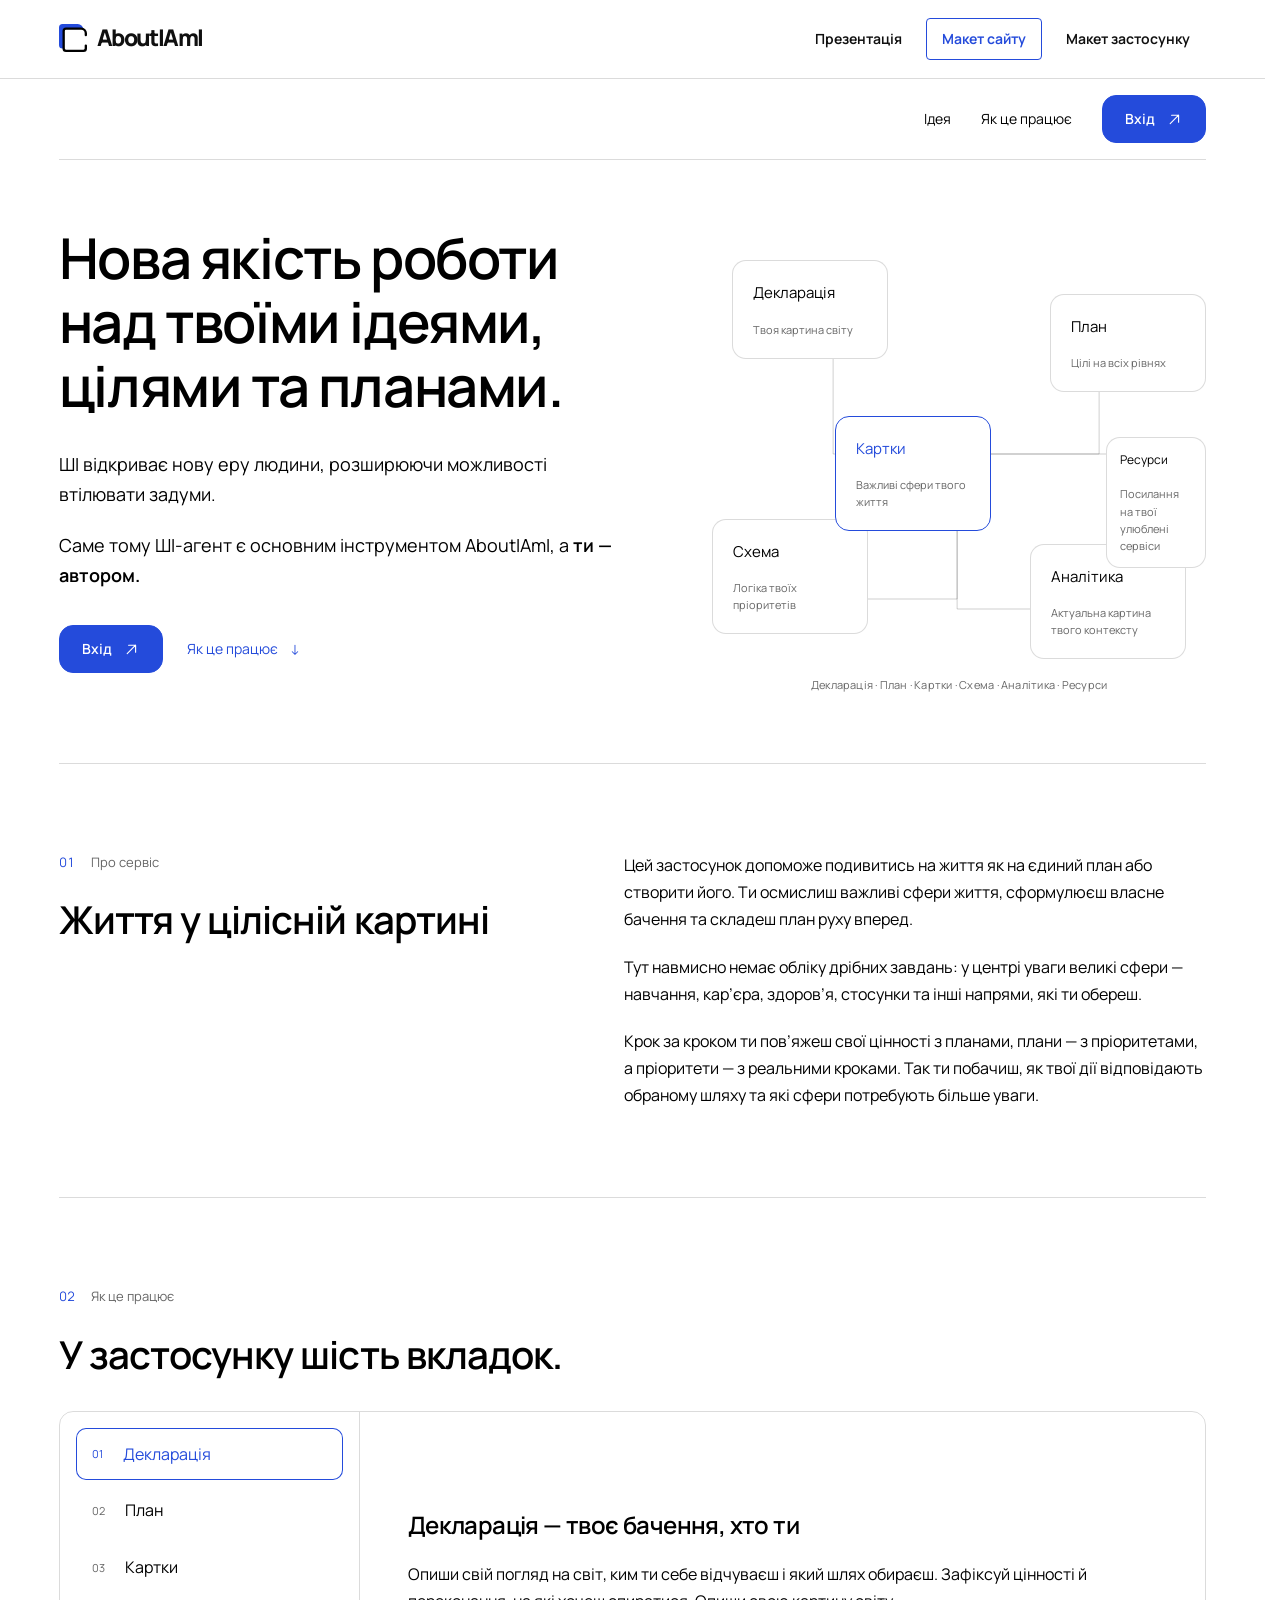
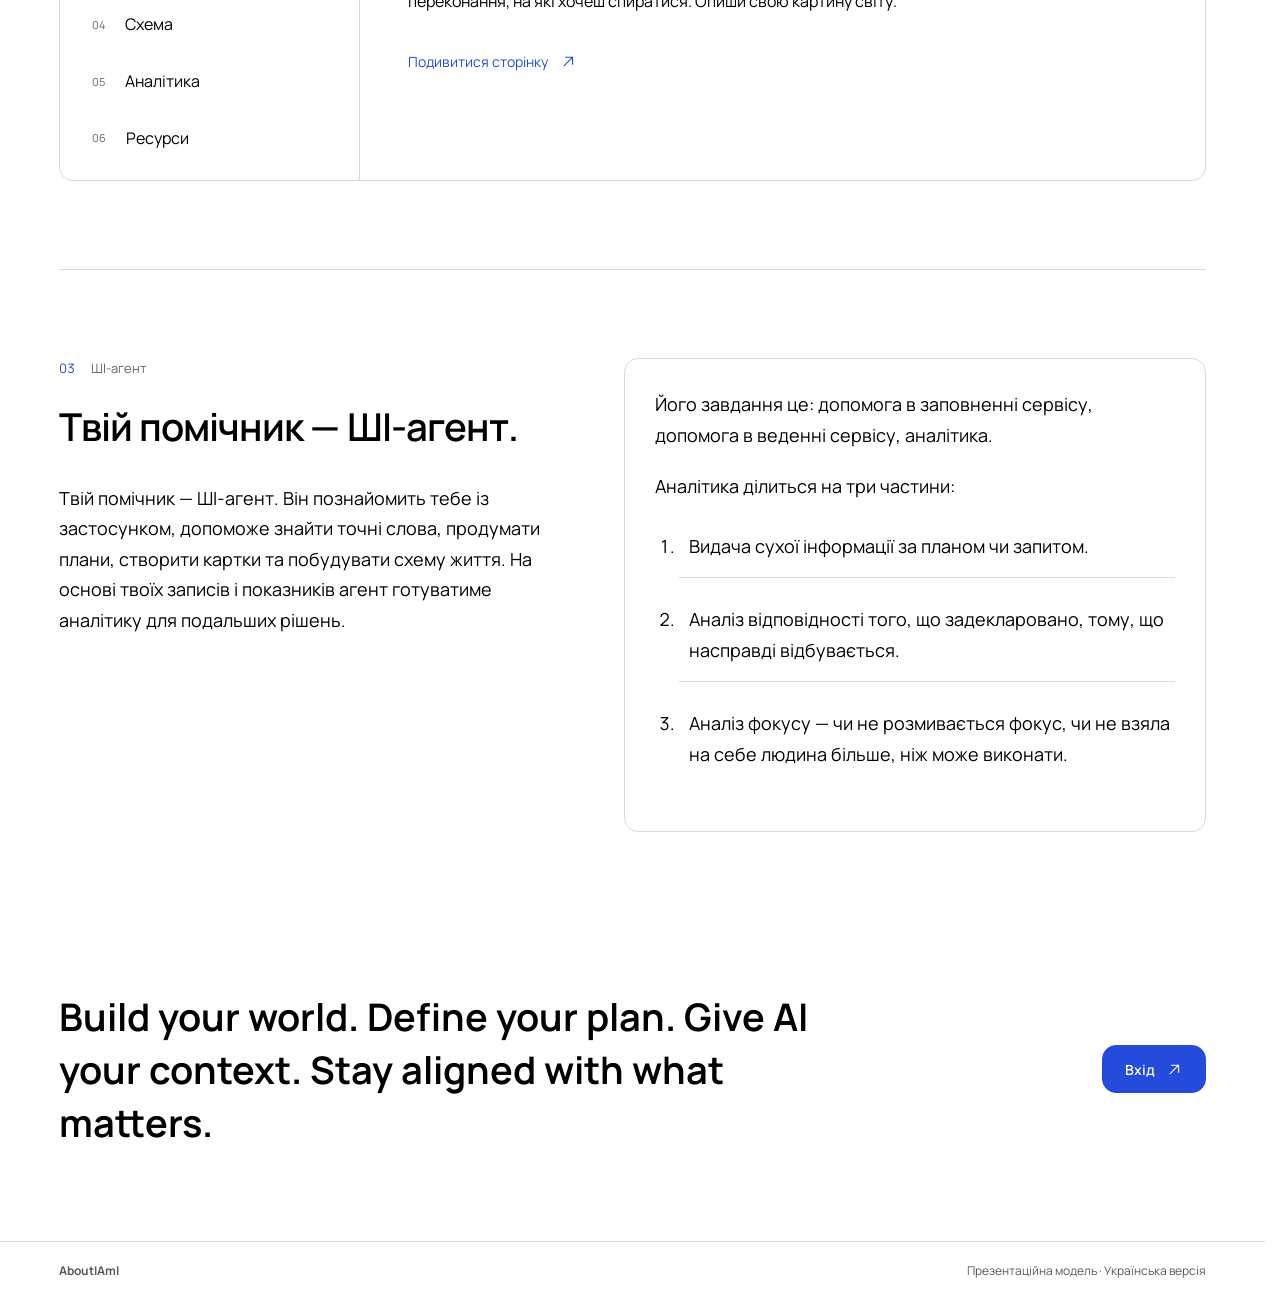
==== mvp/index.html @ 41befa6c "Add MVP presentation under /mvp/ Co-Authored-By: Claude Fable 5.2 <noreply@anthropic.com> Claude-Ses" ====
<!doctype html>
<html lang="uk"><head><meta charset="utf-8"><meta name="viewport" content="width=device-width, initial-scale=1"><meta name="theme-color" content="#ffffff"><meta name="color-scheme" content="light"><title>AboutIAmI · Презентація та макет</title><meta name="description" content="Простір авторства людини. Досліди шлях від власного задуму до плану, дій і висновків."><link rel="icon" href="data:image/svg+xml,%3Csvg xmlns='http://www.w3.org/2000/svg' viewBox='0 0 24 24'%3E%3Crect width='20' height='20' rx='3' fill='%23244bdb'/%3E%3Cpath d='M23 10V8q0-4-4-4H6Q4 4 4 6v15q0 2 2 2h15q2 0 2-2v-3' stroke='black' fill='white' stroke-width='2'/%3E%3C/svg%3E"><link rel="stylesheet" href="style.css"></head>
<body><a class="skip" href="#content">До вмісту</a><div id="root"></div><div id="modal"></div><div id="notice" role="status" aria-live="polite"></div><noscript>Увімкни JavaScript, щоб гортати презентацію та працювати з макетом.</noscript><script src="app.js"></script></body></html>
---- mvp/style.css ----
@font-face {
  font-family: "Manrope"; font-style: normal; font-weight: 200 800; font-display: swap;
  src: url("[data-uri]") format("woff2");
  unicode-range: U+0301, U+0400-045F, U+0490-0491, U+04B0-04B1, U+2116;
}
@font-face {
  font-family: "Manrope"; font-style: normal; font-weight: 200 800; font-display: swap;
  src: url("[data-uri]") format("woff2");
  unicode-range: U+0000-00FF, U+0131, U+0152-0153, U+02BB-02BC, U+02C6, U+02DA, U+02DC, U+0304, U+0308, U+0329, U+2000-206F, U+20AC, U+2122, U+2191, U+2193, U+2212, U+2215, U+FEFF, U+FFFD;
}

*{box-sizing:border-box}html{scrollbar-gutter:stable;scroll-behavior:smooth}body{margin:0;color:#101010;background:white;font:400 16px/1.55 Manrope,system-ui,sans-serif;-webkit-text-size-adjust:100%;--blue:#244bdb;--muted:#595959;--rule:#dbdbdb;--pale:#edf1ff}button,input,textarea,select{font:inherit;color:inherit}button,a,select,summary{touch-action:manipulation}button,select,summary{cursor:pointer}a{color:inherit;text-decoration:none}button{background:white}button:focus-visible,a:focus-visible,summary:focus-visible,input:focus-visible,select:focus-visible,textarea:focus-visible{outline:3px solid var(--blue);outline-offset:3px}svg{display:block;flex-shrink:0}.ico{width:1.2em;height:1.2em;display:inline-block;vertical-align:middle;fill:none;stroke:currentColor;stroke-width:1.6;stroke-linecap:round;stroke-linejoin:round}.brand{display:inline-flex;gap:10px;align-items:center;font-size:23px;font-weight:800;letter-spacing:-.07em;white-space:nowrap}.brand svg{width:28px;height:28px}.bound{width:min(1280px,100%);margin:auto;padding-inline:clamp(18px,4.6vw,72px)}.sitehead{display:flex;align-items:center;justify-content:space-between;min-height:78px;gap:15px}.topline{border-bottom:1px solid var(--rule)}.nav{display:flex;align-items:center;gap:8px}.nav a,.quiet,.smallbtn{font-size:14px;font-weight:650;padding:9px 15px;border:1px solid transparent;border-radius:4px;display:inline-flex;gap:8px;align-items:center;justify-content:center;min-height:42px}.nav a[aria-current=page]{border-color:var(--blue);color:var(--blue)}.nav a:hover,.quiet:hover,.smallbtn:hover{color:var(--blue);text-decoration:underline}.nav a:last-child .ico{width:14px}.kicker,.micro{font-size:12px;font-weight:700;letter-spacing:.08em;text-transform:uppercase;color:var(--muted)}.kicker{display:flex;gap:10px;align-items:center;color:var(--blue)}.kicker:before{content:"";width:26px;height:2px;background:currentColor}.hero{display:grid;grid-template-columns:1fr 1fr;gap:clamp(26px,4.3vw,68px);align-items:center;padding-block:clamp(45px,5vw,79px) 48px}.hero h1,.deckintro h1{font-size:clamp(43px,4.9vw,72px);line-height:1.07;letter-spacing:-.066em;font-weight:650;margin:22px 0}.hero h1 em{font-weight:inherit;color:var(--blue);font-style:normal}.hero p,.lede{max-width:55ch;color:#484848;font-size:clamp(16px,1.3vw,19px);line-height:1.57}.hero p{margin:10px 0}.actions{display:flex;flex-wrap:wrap;gap:10px;align-items:center;margin-top:26px}.button{display:inline-flex;align-items:center;justify-content:center;gap:11px;border:1px solid #8c8c8c;min-height:45px;padding:10px 18px;border-radius:4px;font-size:14px;font-weight:650;background:white;line-height:1.4}.button.primary{border:2px solid var(--blue);padding:9px 17px;font-weight:700}.button:hover,.smallbtn:hover{border-color:var(--blue);color:var(--blue)}.button:disabled{opacity:.45;cursor:default}.smallbtn{border-color:var(--rule);padding:7px 12px}.textlink{color:var(--blue);font-weight:650;text-decoration:underline;text-underline-offset:4px}.muted{color:var(--muted)}.mapfigure{margin:0;min-width:0;border:1px solid var(--rule);border-radius:4px;overflow:hidden}.figurehead,.figurefoot{display:flex;align-items:center;justify-content:space-between;padding:13px 18px;gap:10px}.figurehead{border-bottom:1px solid var(--rule)}.figurehead span:last-child,.figurefoot{color:var(--muted);font-size:12px}.figurehead .micro{color:var(--blue);font-size:10px}.mapcanvas{width:100%;height:auto;aspect-ratio:530 / 336;touch-action:manipulation}.mapcanvas text{font-family:Manrope,system-ui,sans-serif}.mapcanvas .node:hover rect{stroke:var(--blue);stroke-width:2}.figurefoot{border-top:1px solid var(--rule)}.figurefoot span{display:inline-flex;align-items:center;gap:6px}.figurefoot b{width:7px;height:7px;background:var(--blue);border-radius:50%}.foot{border-top:1px solid var(--rule);padding-block:20px;margin-top:42px;color:var(--muted);font-size:12px}.foot .bound,.sectionhead,.spread,.bar,.dock,.app-title{display:flex;align-items:center;justify-content:space-between;gap:15px}.sectionhead{border-top:1px solid var(--rule);padding-top:27px;align-items:baseline}.sectionhead h2,.sectiontitle{font-size:clamp(25px,2.7vw,39px);letter-spacing:-.055em;line-height:1.2;margin:6px 0 17px;font-weight:650}.routes{display:grid;grid-template-columns:1fr 1fr;gap:24px}.routecard{padding:20px 0 16px;border-top:1px solid var(--rule);display:grid;grid-template-columns:auto 1fr auto;gap:16px;align-items:start}.routecard>i,.iconbox{display:grid;place-items:center;width:47px;height:47px;border:1px solid var(--rule);border-radius:4px;color:var(--blue)}.routecard strong{font-size:22px;line-height:1.2;letter-spacing:-.045em}.routecard p{margin:5px 0;color:var(--muted);font-size:14px}.routecard:hover strong{color:var(--blue)}.routecard>.ico{margin-top:3px}.about{border-top:1px solid var(--rule);margin-top:22px;padding-top:29px;display:grid;grid-template-columns:1fr 2fr;gap:36px}.about p{margin:0;max-width:62ch}.skip{position:absolute;left:-1000px;top:4px}.skip:focus{left:6px;z-index:4;background:white;padding:10px}.deckintro{padding-top:30px}.bar{font-size:13px;color:var(--muted)}.count{font-variant-numeric:tabular-nums;color:var(--blue);font-weight:700}.segments{display:flex;gap:4px;margin:15px 0 0}.segments a{height:21px;position:relative;flex:1}.segments a:after{content:"";position:absolute;left:0;right:0;top:9px;height:3px;background:var(--rule)}.segments a.visited:after{background:var(--blue)}.deckbody{display:grid;grid-template-columns:1fr 1fr;gap:clamp(26px,5vw,80px);align-items:center;min-height:405px;padding-block:35px}.deckbody h1{font-size:clamp(36px,4vw,61px);line-height:1.1;margin:18px 0}.deckbody p{max-width:55ch;margin:12px 0}.visual{border:1px solid var(--rule);border-radius:4px 24px 4px 4px;min-width:0;padding:clamp(18px,3vw,35px)}.visual .smalltitle{margin:12px 0 18px;font-size:clamp(23px,2vw,34px);letter-spacing:-.05em;line-height:1.2}.visual .micro{color:var(--blue)}.visual .sample{font-size:12px;color:var(--muted);margin-top:18px}.sampleline,.logline{display:flex;gap:12px;border-top:1px solid var(--rule);padding:10px 0;align-items:baseline}.sampleline b{color:var(--blue);font-variant-numeric:tabular-nums}.sampleline span{font-size:15px}.dock{border-top:1px solid var(--rule);padding-top:18px}.dock .actions{margin:0}.toc{display:grid;gap:5px}.toc a{padding:8px 10px;border-radius:3px}.toc a:hover,.toc a.active{color:var(--blue);background:var(--pale)}.worktop{padding-block:13px;flex-wrap:wrap;font-size:13px}.worktop .quiet{padding:3px 6px;min-height:34px}.worktop .micro{font-size:10px;color:var(--blue)}.work{display:grid;grid-template-columns:minmax(205px,245px) minmax(0,1fr);border:1px solid var(--rule);min-height:490px;border-radius:4px}.agent{border-right:1px solid var(--rule);padding:22px 16px;min-width:0}.agent summary{font-size:14px;font-weight:700;list-style:none}.agent summary::-webkit-details-marker{display:none}.agent summary .ico{color:var(--blue);margin-right:5px}.agent p,.agent .answer,.agent .hint{font-size:14px}.hint{font-size:13px;color:var(--muted)}.agent .smallbtn{width:100%;margin:3px 0;justify-content:flex-start;text-align:left;font-size:13px}.answer{border-left:2px solid var(--blue);padding:8px 12px;margin-block:13px;overflow-wrap:anywhere}.mainpane{display:flex;flex-direction:column;min-width:0}.app-title{border-bottom:1px solid var(--rule);padding:13px 22px;font-size:14px}.app-title .brand{font-size:17px}.app-title .brand svg{width:21px;height:21px}.workspace{padding:22px clamp(16px,3vw,42px);flex:1}.workspace h1,.stage h1{font-size:clamp(26px,3vw,39px);letter-spacing:-.055em;line-height:1.18;margin:4px 0 8px}.workspace h2{font-size:19px;margin:10px 0 6px}.workspace p{margin:5px 0 15px}.app-tabs{display:grid;grid-template-columns:repeat(6,1fr);border-top:1px solid var(--rule);gap:3px;padding:7px}.app-tabs a{font-size:13px;font-weight:650;text-align:center;border:1px solid transparent;min-height:40px;padding:8px 2px;border-radius:4px;align-content:center}.app-tabs a[aria-current=page]{color:var(--blue);border:2px solid var(--blue);padding:7px 1px}.app-tabs a:hover{color:var(--blue)}.record{border-left:2px solid var(--line,#8c8c8c);padding:7px 0 7px 15px;margin:16px 0;overflow-wrap:anywhere}.record p{margin:5px 0}.record .quiet{padding:4px 0;margin-right:12px;min-height:32px;color:var(--blue);font-size:13px}.horizon{padding:10px 0;border-bottom:1px solid var(--rule)}.horizon>.spread>strong{font-size:15px}.checkrow{display:flex;align-items:center;gap:9px;margin:6px 0;overflow-wrap:anywhere}.checkrow input{width:19px;height:19px;accent-color:var(--blue)}.checkrow input:checked+span{text-decoration:line-through;color:var(--muted)}.lifecard{position:relative;max-width:430px;min-height:218px;margin:19px auto;padding:24px;border:1px solid #8c8c8c;border-radius:4px 24px 4px 4px}.lifecard:before{content:"";position:absolute;top:-6px;left:8px;right:9px;height:5px;border:1px solid var(--rule);border-bottom:0;border-radius:4px 8px 0 0}.lifecard h2{font-size:28px;letter-spacing:-.05em}.lifecard p{font-size:15px}.cardnav{display:flex;justify-content:center;gap:10px;align-items:center}.meter{height:7px;background:#e1e1e1;border-radius:3px;overflow:hidden;margin:10px 0}.meter i{height:100%;display:block;background:#006b50}.stat{font-size:39px;letter-spacing:-.06em;line-height:1.2}.pill{padding:3px 7px;border:1px solid var(--rule);border-radius:4px;display:inline-flex;font-size:12px}.schemapad{position:relative;padding:10px 0}.schemapad svg{width:100%;height:auto;max-height:240px}.question{padding:10px 0;border-bottom:1px solid var(--rule)}.question summary{font-weight:650}.question p{font-size:14px;margin:8px 0}.field{display:grid;gap:5px;margin:12px 0;font-size:14px;font-weight:650}.field input,.field textarea,.field select,.atlas select{width:100%;border:1px solid #8c8c8c;border-radius:4px;padding:9px;background:white;font-size:16px}.field textarea{min-height:85px;resize:vertical}.overlay{position:fixed;inset:0;background:rgb(0 0 0/.24);display:grid;place-items:center;padding:14px;z-index:30}.dialog{width:min(520px,100%);max-height:88vh;max-height:88dvh;overflow:auto;background:white;border:1px solid #8c8c8c;border-radius:4px 24px 4px 4px;padding:24px}.dialog h2{margin:4px 0 12px;font-size:25px;letter-spacing:-.04em}.dialog .close{border:0;background:white;min-width:42px;min-height:42px}.dialog .actions{margin-top:16px}#notice:not(:empty){position:fixed;bottom:17px;left:50%;transform:translateX(-50%);max-width:92vw;width:max-content;border:1px solid #006b50;border-radius:4px;padding:10px 16px;background:white;color:#005640;font-size:14px;z-index:35}.atlas{padding-top:20px}.atlas .fields{display:grid;grid-template-columns:1fr 1fr;gap:10px}.atlas iframe{border:1px solid var(--rule);width:100%;height:70vh;height:70dvh;min-height:450px;background:white}.stage{max-width:640px;margin:40px auto;padding:26px;border:1px solid var(--rule);border-radius:4px 24px 4px 4px}.stage p{color:var(--muted)}.stage .brand{margin-bottom:24px}.gallerylink{display:inline-flex;align-items:center;gap:7px}.smallnum{color:var(--blue);font-size:13px;font-weight:700}.note-row{padding:18px 0;color:var(--muted);font-size:13px}.questionlink{display:block;font-weight:650}.app-title button{white-space:nowrap}.resource{border-top:1px solid var(--rule);padding:10px 0;display:flex;align-items:center;justify-content:space-between;gap:12px}.resource a{color:var(--blue);overflow-wrap:anywhere}.textbtn{display:inline;border:0;padding:2px;color:var(--blue);text-decoration:underline;text-underline-offset:3px}.vis-note{color:var(--muted);font-size:12px}.stepchips{display:flex;flex-wrap:wrap;gap:6px}.stepchips a{border:1px solid var(--rule);padding:5px 9px;border-radius:3px;font-size:13px}.stepchips a:hover{border-color:var(--blue)}.visually-hidden{position:absolute;width:1px;height:1px;clip-path:inset(50%);overflow:hidden}
@media(max-width:900px){.work{grid-template-columns:190px minmax(0,1fr)}.hero{gap:25px}.app-tabs a{font-size:12px}.bound{padding-inline:26px}}
@media(max-width:767px),(max-height:499px){.bound{padding-inline:18px}.sitehead{min-height:62px;gap:8px}.sitehead .brand{font-size:20px;gap:6px}.sitehead .brand svg{width:22px;height:22px}.nav{gap:0}.nav a{min-height:42px;font-size:12px;padding:6px 8px}.nav a .ico{display:none}.hero,.deckbody,.about{grid-template-columns:1fr}.hero{padding-block:30px 27px;gap:24px}.hero h1{font-size:clamp(37px,7.5vw,56px);margin:13px 0;max-width:18ch}.hero p{font-size:16px}.hero .actions{margin-top:17px}.mapfigure{max-width:570px;width:100%;justify-self:center}.routes{gap:7px;grid-template-columns:1fr}.sectionhead{padding-top:19px}.routecard{padding:13px 0}.about{gap:5px}.deckbody{min-height:0;padding:16px 0;gap:10px}.deckbody h1{margin:9px 0;font-size:35px}.deckbody .lede{font-size:16px}.deckintro{padding-top:16px}.visual{padding:15px}.visual .smalltitle{margin:5px 0 10px;font-size:23px}.sampleline{padding:6px 0}.dock{flex-wrap:wrap;gap:10px}.work{display:flex;flex-direction:column}.agent{order:2;border-right:0;border-top:1px solid var(--rule);padding:12px}.app-tabs{grid-template-columns:repeat(3,1fr)}.workspace{padding:14px;min-height:320px}.app-title{padding:9px 12px}.worktop{padding-block:8px;gap:4px}.worktop .quiet{font-size:12px}.atlas .fields{grid-template-columns:1fr}.atlas iframe{min-height:485px}.foot{margin-top:23px}.foot .bound{align-items:start;flex-wrap:wrap}.figurehead,.figurefoot{padding:8px 12px}.stage{margin:20px auto}.kicker{font-size:10px}.note-row{padding-block:10px}.actions{gap:6px}.button{padding:10px 13px}.button.primary{padding:9px 12px}}
@media(max-width:374px){.sitehead{flex-wrap:wrap;padding-block:4px;gap:0}.sitehead .brand{font-size:17px}.nav a{font-size:11px;padding:6px}.bound{padding-inline:12px}.figurefoot{font-size:10px}.dock .button{font-size:13px}.routecard{gap:9px}.stat{font-size:29px}}
@media(prefers-reduced-motion:reduce){html{scroll-behavior:auto}}
.featureslist{border-top:1px solid var(--rule);padding-top:12px;margin-top:20px;font-size:14px}.featureslist summary{font-weight:650;color:var(--blue);min-height:33px}.featureslist summary span{font-size:11px;margin-left:4px}.featureslist .stepchips{margin:5px 0 10px}.slide-meter{margin:18px 0}.slide-meter>div:first-child{display:flex;align-items:baseline;gap:12px}.slide-meter b{font-size:36px;letter-spacing:-.06em}.slide-meter b small{font-size:21px;color:var(--muted)}.slide-meter span{font-size:13px;color:var(--muted)}.ticks{display:flex;gap:4px;margin-top:5px}.ticks i{flex:1;height:7px;background:var(--rule)}.ticks .on{background:#006b50}.slide-map{width:100%;max-height:100px;margin:18px 0}.visual>.vis-note{display:inline-flex;align-items:center;min-height:44px}

.presentation-toolbar {
  position: sticky;
  top: 0;
  z-index: 5;
  padding: 12px 0 6px;
  background: white;
  border-bottom: 1px solid var(--rule);
}
.presentation-section {
  display: flex;
  flex-direction: column;
  min-height: calc(100vh - 108px);
  min-height: calc(100svh - 108px);
  padding: 12px 0 32px;
}
.presentation-section + .presentation-section { border-top: 1px solid var(--rule); }
.presentation-section .deckbody { flex: 1; }
@media(min-width:768px) and (min-height:500px) {
  .presentation-section .deckbody { align-items:start;align-content:center; }
}
.presentation-section .visual { background:#f7f7f7; }
@media(max-width:480px) {
  .presentation-section .sampleline { display:grid;grid-template-columns:minmax(0,1fr);gap:4px; }
}
.presentation-section .kicker:before { content:none; }
.presentation-section .kicker>svg { width:26px;height:26px; }
.deckbody .slide-heading {
  font-size: clamp(36px,4vw,61px);
  line-height: 1.1;
  letter-spacing: -.066em;
  font-weight: 650;
  margin: 18px 0;
}
.slide-heading:focus { outline: none; }
.presentation-intro .hero { grid-template-columns:minmax(0,1fr); }
.presentation-intro .hero>div { max-width:900px; }
.presentation-intro .hero .slide-heading { font-size:clamp(43px,4.9vw,72px);line-height:1.07;letter-spacing:-.066em;font-weight:650;margin:22px 0; }
.presentation-intro .hero .slide-heading em { font-style:normal;color:var(--blue); }
.presentation-intro .dock { margin-top:32px; }
.intro-direction { margin:0;color:#000; }
.intro-direction > span { color:var(--blue); }
.presentation-intro .about p+p { margin-top:16px; }
.presentation-toolbar .segments { margin-top: 4px; }
.presentation-toolbar .segments a { min-height: 30px; }
.presentation-toolbar .segments a:after { top: 14px; }
.presentation-toolbar .segments a[aria-current]::after { height: 5px; }
@media(max-width:767px),(max-height:499px) {
  .deckbody .slide-heading { font-size: 35px; margin: 9px 0; }
  .presentation-section { padding-bottom: 24px; }
  .presentation-intro .hero .slide-heading { font-size:clamp(37px,7.5vw,56px);margin:13px 0;max-width:18ch; }
}

/* Accepted product landing, scoped independently from the investor presentation. */
.product-home { color:#000; }
.product-home h1,.product-home h2,.product-home h3 { margin:0;font-weight:600;letter-spacing:-.025em; }
.product-home h1 { font-size:clamp(34px,4.4vw,58px);line-height:1.14; }
.product-home h2 { font-size:clamp(27px,3vw,40px);line-height:1.25; }
.product-home h3 { font-size:24px;line-height:1.35; }
.product-home h2:focus { outline:none; }
.product-home .button { border-radius:14px;min-height:48px;padding:12px 22px;font-weight:600; }
.product-home .button.primary { background:var(--blue);color:white;border:1px solid var(--blue); }
.home-nav { display:flex;align-items:center;justify-content:flex-end;gap:30px;padding-block:16px;border-bottom:1px solid var(--rule);font-size:14px; }
.home-nav>a:not(.button) { min-height:44px;display:flex;align-items:center; }
.home-nav a:hover { color:var(--blue); }
.home-hero { padding:66px 0 90px;display:grid;grid-template-columns:1.2fr 1fr;gap:60px;align-items:center; }
.home-prose { font-size:16px;line-height:1.75; }
.home-prose p { margin:0;line-height:1.7; }
.home-prose p+p { margin-top:20px; }
.home-prose strong { font-weight:650; }
.home-prose ul,.home-prose ol { margin:16px 0;padding-left:1.25rem; }
.home-prose li+li { margin-top:12px; }
.home-hero .home-prose { font-size:18px;max-width:560px;margin-top:30px; }
.home-hero .actions { margin-top:34px;gap:24px; }
.home-textlink { display:inline-flex;align-items:center;gap:12px;font-size:14px;min-height:44px;color:var(--blue); }
.home-art { position:relative;width:100%;min-height:420px;display:flex;align-items:center;justify-content:center; }
.home-connections { position:absolute;inset:0;width:100%;height:100%;color:#00000030; }
.home-module { position:absolute;width:156px;padding:20px;border:1px solid #00000024;border-radius:14px;background:#fff;min-height:94px;font-size:15px;text-align:left;transition:border-color .2s,transform .2s; }
.home-module:hover { border-color:var(--blue);transform:translateY(-3px); }
.home-module small { display:block;color:#666;font-size:11px;margin-top:16px; }
.home-module.in-focus { border-color:var(--blue);color:var(--blue); }
.home-module .tiny-line { display:block;width:50%;height:1px;background:currentColor;opacity:.25;margin-top:16px; }
.home-m1 { top:5%;left:4%; }.home-m2 { top:13%;right:0; }.home-m3 { top:42%;left:25%;z-index:1; }
.home-m4 { bottom:6%;left:0; }.home-m5 { bottom:0;right:4%; }.home-m6 { right:0;top:47%;width:100px;min-height:70px;padding:13px;font-size:12px; }
.home-art-caption { position:absolute;bottom:-34px;font-size:11px;color:#666;letter-spacing:.02em;text-align:center; }
.home-section { padding:88px 0;border-top:1px solid #00000024;scroll-margin-top:24px; }
.home-grid { display:grid;grid-template-columns:1fr 1.2fr;gap:80px; }
.home-eyebrow { font-size:13px;color:#666;display:flex;align-items:center;gap:16px;margin-bottom:24px; }
.home-eyebrow>span { color:var(--blue);font-variant-numeric:tabular-nums; }
.home-questions { border-left:1px solid var(--blue);padding-left:32px; }
.home-questions ul { list-style:none;padding:0;margin:0; }
.home-questions li { font-size:clamp(20px,2vw,27px);line-height:1.4;letter-spacing:-.02em; }
.home-questions li+li { margin-top:26px; }
.home-features { display:grid;grid-template-columns:300px minmax(0,1fr);border:1px solid #00000024;border-radius:14px;overflow:hidden;min-height:350px;margin-top:32px; }
.home-feature-tabs { padding:16px;border-right:1px solid #00000024;display:flex;flex-direction:column;gap:4px; }
.home-feature-tabs button { min-height:44px;border:0;border-radius:10px;padding:14px 16px;text-align:left;display:flex;align-items:center;gap:20px;font-size:16px; }
.home-feature-tabs button>span { font-size:11px;color:#666; }
.home-feature-tabs button[aria-selected=true] { color:var(--blue);box-shadow:inset 0 0 0 1px var(--blue); }
.home-feature-tabs button[aria-selected=true]>span { color:var(--blue); }
.home-feature-content { padding:48px;display:flex;flex-direction:column;justify-content:center; }
.home-feature-content h3 { margin-bottom:20px; }
.home-feature-content .home-textlink { margin-top:24px;align-self:flex-start; }
.home-agent h2 { margin-bottom:32px; }
.home-agent .home-prose { font-size:18px; }
.home-theory { border:1px solid #00000024;border-radius:14px;padding:30px; }
.home-theory ol { padding-left:24px; }
.home-theory li { padding:14px 0 14px 10px;border-bottom:1px solid #00000024; }
.home-theory li:last-child { border-bottom:0; }
.home-closing { padding:70px 0 50px;display:flex;align-items:center;justify-content:space-between;gap:40px; }
.home-closing .home-prose { font-size:clamp(24px,3vw,38px);line-height:1.4;max-width:760px; }
.home-closing p { line-height:1.4; }.home-closing .button { flex-shrink:0; }
@media(max-width:1050px) {
  .home-hero { gap:24px; }.home-art { min-height:380px; }.home-module { width:135px;padding:16px; }.home-m6 { width:90px; }
  .home-grid { gap:40px; }.home-features { grid-template-columns:230px minmax(0,1fr); }.home-feature-content { padding:32px; }
}
@media(max-width:800px) {
  .home-hero { grid-template-columns:1fr;padding:46px 0 74px;gap:40px; }.home-hero h1 { font-size:36px; }
  .home-hero .home-prose { font-size:16px;margin-top:24px; }.home-art { min-height:340px;max-width:460px;margin:auto; }
  .home-hero .actions { gap:18px; }.home-section { padding:54px 0; }.home-grid { grid-template-columns:1fr;gap:30px; }
  .home-section h2 { font-size:30px; }.home-questions { padding-left:24px; }.home-questions li { font-size:22px; }
  .home-features { grid-template-columns:1fr; }.home-feature-tabs { border-right:0;border-bottom:1px solid #00000024;display:grid;grid-template-columns:repeat(3,minmax(0,1fr));padding:12px;gap:4px; }
  .home-feature-tabs button { font-size:12px;padding:10px 5px;justify-content:center; }.home-feature-tabs button>span { display:none; }
  .home-feature-content { padding:28px 24px;min-height:340px; }.home-feature-content h3 { font-size:22px; }
  .home-agent .home-prose { font-size:16px; }.home-closing { flex-direction:column;align-items:flex-start;padding:50px 0 30px; }.home-closing .home-prose { font-size:27px; }
}
@media(max-width:374px) {
  .home-nav { gap:16px;font-size:12px; }.home-nav .button { padding:10px 14px; }.home-hero h1 { font-size:32px; }
  .home-module { width:122px;padding:14px;font-size:14px; }.home-m3 { left:18%; }.home-m6 { width:80px;padding:10px;font-size:11px; }
  .home-feature-content { padding:24px 18px; }.home-theory { padding:22px; }
}
@media(prefers-reduced-motion:reduce) { .home-module { transition:none; }.home-module:hover { transform:none; } }
@media(max-width:680px) { .sitehead { flex-wrap:wrap;padding-block:6px;gap:4px; }.sitehead .nav { display:grid;grid-template-columns:repeat(3,minmax(0,1fr));width:100%;align-items:stretch; } }

/* Separate proposal for review, alongside the current introduction. */
.presentation-proposal { margin-top:36px;padding:clamp(20px,3vw,36px);background:#f1f1f1;border:1px solid #d2d2d2;border-radius:6px;color:#202020; }
.presentation-proposal-label { margin:0 0 16px;font-size:12px;line-height:1.5;font-weight:700;color:#565656;letter-spacing:.025em; }
.presentation-proposal h3 { margin:0 0 16px;font-size:clamp(28px,3vw,42px);line-height:1.16;letter-spacing:-.045em;font-weight:650; }
.presentation-proposal-intro { max-width:75ch;margin:0; }
.presentation-proposal-paths { display:grid;grid-template-columns:repeat(3,minmax(0,1fr));gap:26px;margin-top:28px; }
.presentation-proposal-paths>section { min-width:0;border-top:1px solid #c8c8c8;padding-top:16px; }
.presentation-proposal-number { font-size:12px;font-weight:700;color:#595959; }
.presentation-proposal-paths h4 { font-size:20px;line-height:1.3;font-weight:650;margin:8px 0 10px;letter-spacing:-.025em; }
.presentation-proposal-paths p { margin:0;font-size:15px;line-height:1.6; }
.presentation-proposal-common { margin:26px 0 0;border-top:1px solid #c8c8c8;padding-top:20px;font-weight:600;max-width:80ch; }
@media(max-width:800px) { .presentation-proposal-paths { grid-template-columns:minmax(0,1fr);gap:20px; }.presentation-proposal { margin-top:26px; } }

.sampleline .sample-link{text-decoration:underline;text-underline-offset:3px}

.presentation-section.presentation-final{min-height:0;padding:24px 0 40px}
.deck-final{display:flex;flex-direction:column;gap:22px}
.deck-final__actions{display:flex;flex-wrap:wrap;gap:16px;margin:0}
.deck-final .deck-final__btn{min-height:64px;padding:12px 28px;font-size:18px;flex:0 1 300px}
@media (max-width:760px){.deck-final .deck-final__btn{flex:1 1 100%}}
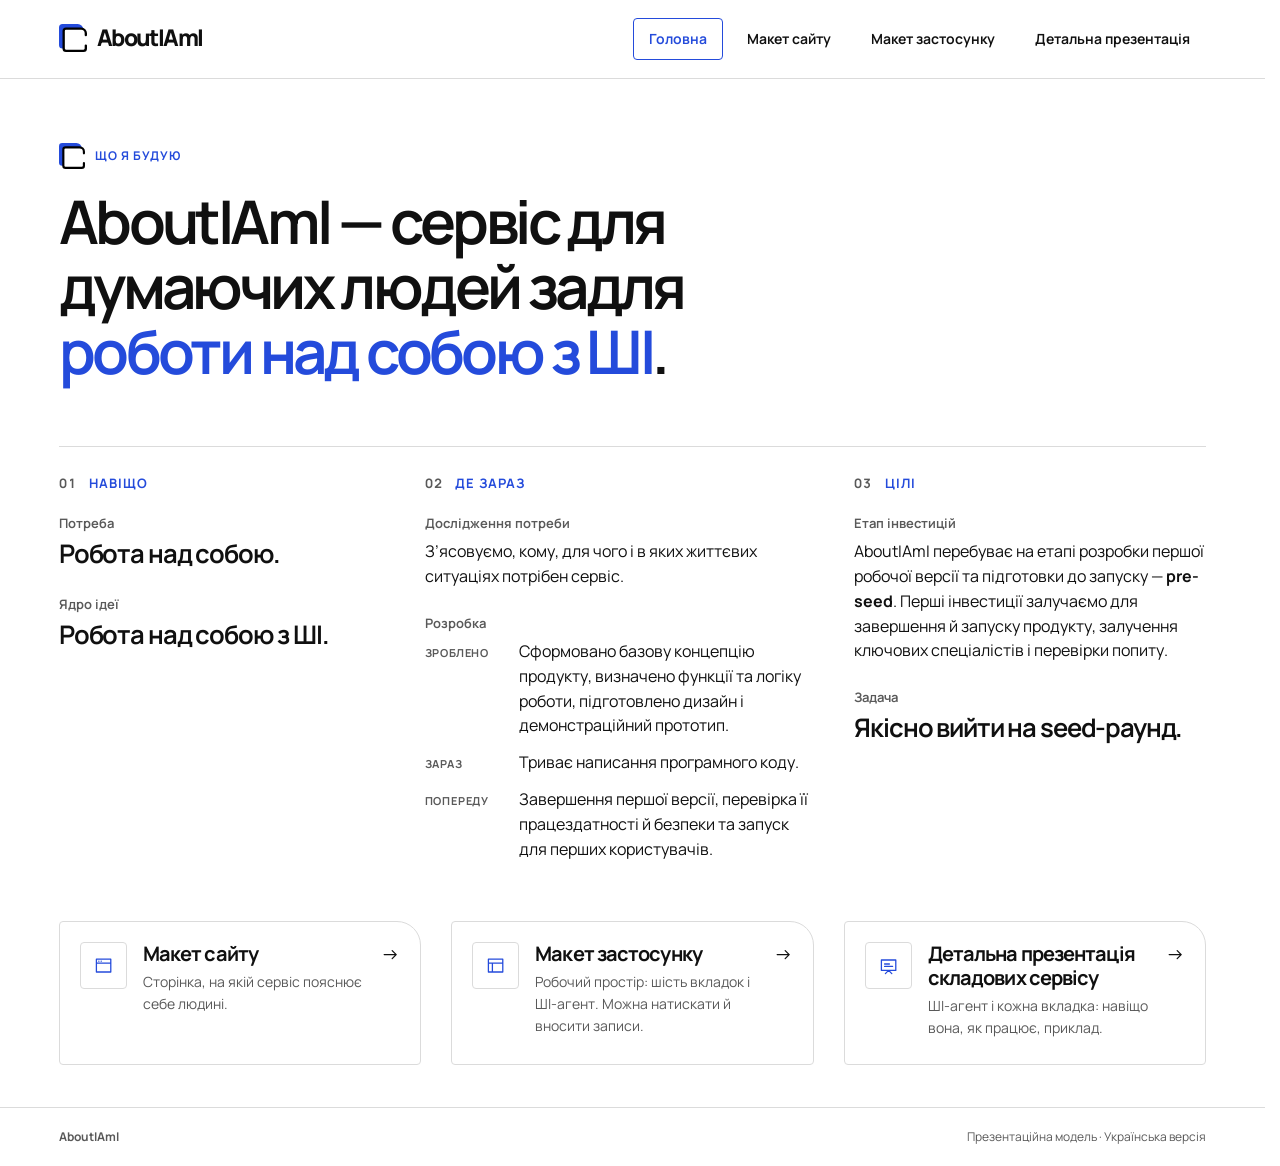
==== commit b23e0228: "MVP presentation: use the current main version Co-Authored-By: Claude Fable 5.2 <noreply@anthropic.c" ====
--- a/mvp/index.html
+++ b/mvp/index.html
@@ -1,3 +1,3 @@
 <!doctype html>
-<html lang="uk"><head><meta charset="utf-8"><meta name="viewport" content="width=device-width, initial-scale=1"><meta name="theme-color" content="#ffffff"><meta name="color-scheme" content="light"><title>AboutIAmI · Презентація та макет</title><meta name="description" content="Простір авторства людини. Досліди шлях від власного задуму до плану, дій і висновків."><link rel="icon" href="data:image/svg+xml,%3Csvg xmlns='http://www.w3.org/2000/svg' viewBox='0 0 24 24'%3E%3Crect width='20' height='20' rx='3' fill='%23244bdb'/%3E%3Cpath d='M23 10V8q0-4-4-4H6Q4 4 4 6v15q0 2 2 2h15q2 0 2-2v-3' stroke='black' fill='white' stroke-width='2'/%3E%3C/svg%3E"><link rel="stylesheet" href="style.css"></head>
+<html lang="uk"><head><meta charset="utf-8"><meta name="viewport" content="width=device-width, initial-scale=1"><meta name="theme-color" content="#ffffff"><meta name="color-scheme" content="light"><title>AboutIAmI · Огляд і макети</title><meta name="description" content="AboutIAmI — сервіс для думаючих людей задля роботи над собою з ШІ: що я будую, макет сайту, макет застосунку й детальна презентація складових."><link rel="icon" href="data:image/svg+xml,%3Csvg xmlns='http://www.w3.org/2000/svg' viewBox='0 0 24 24'%3E%3Crect width='20' height='20' rx='3' fill='%23244bdb'/%3E%3Cpath d='M23 10V8q0-4-4-4H6Q4 4 4 6v15q0 2 2 2h15q2 0 2-2v-3' stroke='black' fill='white' stroke-width='2'/%3E%3C/svg%3E"><link rel="stylesheet" href="style.css"></head>
 <body><a class="skip" href="#content">До вмісту</a><div id="root"></div><div id="modal"></div><div id="notice" role="status" aria-live="polite"></div><noscript>Увімкни JavaScript, щоб гортати презентацію та працювати з макетом.</noscript><script src="app.js"></script></body></html>
--- a/mvp/style.css
+++ b/mvp/style.css
@@ -169,3 +169,159 @@
 .deck-final__actions{display:flex;flex-wrap:wrap;gap:16px;margin:0}
 .deck-final .deck-final__btn{min-height:64px;padding:12px 28px;font-size:18px;flex:0 1 300px}
 @media (max-width:760px){.deck-final .deck-final__btn{flex:1 1 100%}}
+
+/* ===== Альтернативна версія: головна, поради, оновлений макет застосунку ===== */
+@media(max-width:900px){.nav{gap:2px}.nav a{font-size:12.5px;padding:7px 8px}}
+@media(max-width:680px){.sitehead .nav{grid-template-columns:repeat(2,minmax(0,1fr))}}
+
+/* Головна */
+.mainpage{padding-top:clamp(30px,5vw,68px)}
+.main-hero .kicker:before{content:none}.main-hero .kicker>svg{width:26px;height:26px}
+.main-hero h1{font-size:clamp(34px,4.7vw,66px);line-height:1.08;letter-spacing:-.06em;font-weight:650;margin:20px 0 0;max-width:21ch}
+.main-hero h1 em{font-style:normal;color:var(--blue)}
+.main-cols{display:grid;grid-template-columns:1fr 1.2fr 1.1fr;gap:clamp(22px,3.6vw,54px);margin-top:clamp(34px,5vw,62px);border-top:1px solid var(--rule);padding-top:26px}
+.main-cols h2{font-size:13px;font-weight:700;letter-spacing:.08em;text-transform:uppercase;color:var(--blue);margin:0 0 20px;display:flex;gap:12px}
+.main-cols h2 span{color:var(--muted);font-variant-numeric:tabular-nums}
+.main-cols dl{margin:0;display:grid;gap:24px}
+.main-cols dt{font-size:13px;color:var(--muted);font-weight:650;margin-bottom:6px}
+.main-cols dd{margin:0;font-size:16px;line-height:1.55;max-width:46ch}
+.main-cols dd.big{font-size:clamp(22px,2vw,27px);line-height:1.2;letter-spacing:-.045em;font-weight:650;text-wrap:balance}
+.main-cols dd b{font-weight:700}
+.main-steps{list-style:none;margin:0;padding:0;display:grid;gap:12px}
+.main-steps li{display:grid;grid-template-columns:84px minmax(0,1fr);gap:10px;align-items:baseline}
+.main-steps b{font-size:11px;letter-spacing:.07em;text-transform:uppercase;color:var(--muted)}
+.main-routes{display:grid;grid-template-columns:repeat(3,minmax(0,1fr));gap:clamp(16px,2.4vw,30px);margin-top:clamp(34px,5vw,60px)}
+.main-routes .routecard{border:1px solid var(--rule);border-radius:4px 24px 4px 4px;padding:20px;min-height:132px}
+.main-routes .routecard:hover{border-color:var(--blue)}
+.main-routes .routecard strong{font-size:20px;display:block}
+@media(max-width:900px){.main-cols{grid-template-columns:1fr;gap:30px}.main-routes{grid-template-columns:1fr}.main-routes .routecard{min-height:0}}
+
+/* Поради до макета сайту: сірі блоки, не частина сайту */
+.advice-intro{margin:16px 0 0;padding:10px 14px;background:#f1f1f1;border:1px dashed #a9a9a9;border-radius:6px;font-size:13px;line-height:1.5;color:#333}
+.advice-row{display:grid;grid-template-columns:repeat(auto-fit,minmax(min(100%,300px),1fr));gap:16px;margin:-44px 0 48px}
+.home-closing+.advice-row{margin-top:0}
+.advice{background:#f1f1f1;border:1px dashed #a9a9a9;border-radius:6px;padding:18px 20px;color:#202020;font-size:14px;line-height:1.55}
+.advice-label{font-size:11px;font-weight:700;letter-spacing:.08em;text-transform:uppercase;color:#595959}
+.product-home .advice h3{font-size:17px;line-height:1.3;font-weight:700;letter-spacing:-.01em;margin:6px 0 8px}
+.advice p{margin:0}.advice p+p{margin-top:8px}
+@media(max-width:800px){.advice-row{margin:-20px 0 34px}}
+
+/* Три шляхи в детальній презентації */
+.presentation-proposal-paths .presentation-proposal-entry{font-size:11.5px;font-weight:700;letter-spacing:.07em;text-transform:uppercase;color:var(--blue);margin:0 0 8px}
+.presentation-proposal-paths .presentation-proposal-chain{margin-top:12px;font-size:13px;font-weight:650;color:#333}
+.presentation-proposal-paths h4{margin-bottom:6px}
+
+/* Макет застосунку: ближче до екранів продукту */
+.brk,.msg.from-agent{position:relative;padding:12px 14px}
+.brk:before,.brk:after,.msg.from-agent:before,.msg.from-agent:after{content:"";position:absolute;pointer-events:none;border:1px solid #8c8c8c;height:min(44px,calc(100% - 10px))}
+.brk:before,.msg.from-agent:before{top:0;right:0;width:58%;border-left:0;border-bottom:0;border-radius:0 4px 0 0}
+.brk:after,.msg.from-agent:after{bottom:0;left:0;width:34%;border-right:0;border-top:0;border-radius:0 0 0 4px}
+.work{grid-template-columns:minmax(230px,286px) minmax(0,1fr);min-height:560px}
+.agent{padding:16px 14px}
+.agent summary{margin-bottom:12px}
+.chatlog{display:flex;flex-direction:column;gap:10px;max-height:440px;overflow:auto;padding:2px 2px 6px;scrollbar-width:thin}
+.msg{max-width:96%}
+.agent .msg p{margin:0;font-size:13.5px;line-height:1.45}.agent .msg p+p{margin-top:7px}
+.msg.from-user{align-self:flex-end;text-align:right;padding:2px}
+.msg.from-agent{align-self:flex-start}
+.msg.ok p:first-child{font-weight:700}.msg.ok .ico{color:#006b50;margin-right:6px}
+.chatchips{display:grid;gap:5px;margin-top:10px;padding-top:10px;border-top:1px solid var(--rule)}
+.agent .chatchips .hint{font-size:12px}
+.agent .chatchips .smallbtn{margin:0;min-height:38px}
+.composer{display:flex;gap:4px;margin-top:10px}
+.composer input{flex:1;min-width:0;border:1px solid #8c8c8c;border-radius:4px;padding:8px 10px;font-size:16px;background:#fff}
+.iconbtn{display:inline-grid;place-items:center;min-width:40px;min-height:40px;border:0;background:none;border-radius:4px;color:#000;padding:0}
+.iconbtn:hover{color:var(--blue)}
+.app-title .smallbtn{border-color:#8c8c8c}
+.app-tabs a{border:1px solid #8c8c8c}
+.pagehead{display:flex;align-items:center;gap:10px;margin-bottom:10px}
+.workspace .pagehead h1{font-size:24px;letter-spacing:-.04em;margin:0}
+.helpbtn{width:36px;height:36px;border-radius:50%;border:1px solid #8c8c8c;font-size:15px;font-weight:700;line-height:1;display:inline-grid;place-items:center;padding:0}
+.helpbtn:hover{border-color:var(--blue);color:var(--blue)}
+.pagehelp{border-left:2px solid var(--blue);padding:2px 0 2px 14px;margin:0 0 22px;font-size:14px;color:#333;max-width:80ch}
+.workspace .pagehelp p{margin:0 0 4px}
+.center{display:flex;justify-content:center;margin-top:8px}
+.workspace .hint{margin:6px 0 12px}
+
+.decl{margin:0 0 24px}
+.workspace .decl h2{font-size:16px;font-weight:700;margin:0 0 8px}
+.workspace .decl .brk p{margin:0}
+.comments{list-style:none;margin:14px 0 0 auto;padding:0;max-width:min(440px,100%)}
+.comments li{display:flex;justify-content:space-between;align-items:baseline;gap:14px;border-top:1px solid var(--rule);padding:7px 0;font-size:14px}
+.comments small{color:var(--muted);white-space:nowrap;font-variant-numeric:tabular-nums}
+.rowbtns{display:flex;gap:8px;justify-content:center;margin-top:10px}
+.rowbtns .smallbtn,.metric .smallbtn,.horizon>.smallbtn{border-color:#8c8c8c;min-height:38px}
+
+.horizon{padding:2px 0 18px;border-bottom:1px solid var(--rule);margin-bottom:16px}
+.horizon:last-of-type{border-bottom:0;margin-bottom:0}
+.workspace .horizon h2{font-size:17px;font-weight:700;margin:0 0 10px;display:flex;flex-direction:column}
+.horizon h2 small{font-size:12px;font-weight:400;color:var(--muted)}
+.planrow{display:flex;align-items:center;flex-wrap:wrap;gap:4px 10px;margin:0 0 8px;padding:5px 8px 5px 14px;min-height:48px}
+.planrow.sub{margin-left:30px}
+.planrow .checkrow{flex:1 1 220px;min-width:0;margin:0}
+.planmeta{display:flex;align-items:center;gap:10px;font-size:13px;color:var(--muted)}
+.plandate{font-variant-numeric:tabular-nums;font-weight:650}
+.planlink{border:0;background:none;display:inline-flex;align-items:center;gap:5px;color:var(--blue);font-size:13px;padding:8px 2px}
+.rowtools{display:flex;gap:2px}
+
+.deck{max-width:440px;margin:6px auto 0}
+.decktabs{display:flex;flex-direction:column}
+.decktabs button{border:1px solid #8c8c8c;border-bottom:0;border-radius:4px 16px 0 0;background:#fff;text-align:left;padding:3px 14px;font-size:13px;color:var(--muted);min-height:27px}
+.decktabs button:hover{color:var(--blue);border-color:var(--blue)}
+.lifecard{max-width:none;margin:0;min-height:260px;display:flex;flex-direction:column;background:#fff}
+.lifecard:before{content:none}
+.workspace .lifecard h2{font-size:24px;margin:0}
+.workspace .lifecard .meaning{font-size:15px;margin:10px 0 16px}
+.cardmeta{display:flex;flex-wrap:wrap;gap:8px 12px;align-items:center;font-size:13px}
+.motiveflag{padding:3px 12px;border:1px solid #595959;border-radius:4px;font-weight:650}
+.prio{color:var(--muted)}
+.flipwrap{margin-top:auto;padding-top:18px;display:flex;justify-content:flex-end}
+.button.wide{width:100%;margin:12px 0 4px}
+.cardprog{margin:12px 0 2px;font-size:13px}.cardprog .meter{margin:6px 0}
+.metric{margin:10px 0;font-size:14px}.metric .meter{margin:8px 0 2px}
+.metric .rowtools{justify-content:flex-end;margin-top:6px}
+.statechips{display:grid;gap:6px;margin:10px 0 14px}
+.statechips button{border:1px solid #8c8c8c;border-radius:4px;padding:9px 12px;text-align:left;font-size:14px;min-height:42px}
+.statechips button[aria-pressed=true]{border:2px solid var(--blue);padding:8px 11px;font-weight:700}
+.statechip{display:inline-flex;align-items:center;border-radius:4px;padding:3px 10px;font-size:12.5px;font-weight:650;border:1px solid #000;white-space:nowrap}
+.statechip.ok{background:#006b50;border-color:#006b50;color:#fff}
+.statechip.crit{background:#ac5a3f;border-color:#ac5a3f;color:#fff}
+.statechip.none{border-style:dashed}
+.history{margin-top:12px;font-size:13px}.history summary{font-weight:650;min-height:32px}
+.cardnav{margin-top:16px}
+
+.schemapad{border:1px solid var(--rule);border-radius:4px;padding:6px;margin:4px 0 8px}
+.schemapad svg{width:100%;height:auto;max-height:none}
+.schemapad svg text{font-family:Manrope,system-ui,sans-serif}
+.schemapad a:hover .scard{stroke:var(--blue)}
+.workspace .schemenote{margin:0 0 4px}
+.connlist{margin:10px 0 0;padding:0;list-style:none;counter-reset:conn}
+.connlist li{counter-increment:conn;display:grid;grid-template-columns:22px minmax(0,1fr);gap:2px 10px;padding:9px 0;border-top:1px solid var(--rule);font-size:14px}
+.connlist li:before{content:counter(conn);grid-row:1 / span 2;width:20px;height:20px;border:1px solid #000;border-radius:50%;display:grid;place-items:center;font-size:11px;font-weight:700;margin-top:1px}
+.connlist span{grid-column:2}
+
+.agrid{display:grid;grid-template-columns:repeat(2,minmax(0,1fr));gap:26px 32px}
+.ablock{min-width:0}
+.workspace .ablock h2{font-size:17px;font-weight:700;margin:0 0 12px;padding-bottom:8px;border-bottom:1px solid var(--rule);display:flex;flex-direction:column}
+.ablock h2 small{font-size:12.5px;font-weight:400;color:var(--muted)}
+.workspace .astat{margin:0;font-size:15px}
+.arow{margin:8px 0;font-size:14px}
+.arow .meter{margin:8px 0 0}
+.arow>strong{display:block}
+.arow.decision{display:flex;justify-content:space-between;align-items:baseline;gap:14px}.arow.decision small{flex-shrink:0}
+.flag{font-size:13px;display:inline-flex;align-items:center;gap:7px;margin-top:3px}
+.flag:before{content:"";width:9px;height:9px;border-radius:50%;background:#006b50;flex-shrink:0}
+.flag.attn{font-weight:650}.flag.attn:before{background:#ac5a3f;border-radius:2px}
+.areport{margin:10px 0;font-size:14px}
+.workspace .areport p{margin:6px 0 0}
+.alast{margin-top:14px}
+@media(max-width:1020px){.agrid{grid-template-columns:1fr}}
+
+.resgroup{margin-top:18px}
+.workspace .resgroup h2{font-size:16px;font-weight:700;margin:0 0 8px;padding-bottom:6px;border-bottom:1px solid var(--rule)}
+.resource{border-top:0;justify-content:flex-start;margin:0 0 8px;padding:10px 14px}
+.resource>a,.resource>.textbtn:first-of-type{flex:1;text-align:left;font-weight:650;background:none}
+.stage .kicker{margin-bottom:6px}
+@media(max-width:767px),(max-height:499px){.chatlog{max-height:300px}.planrow.sub{margin-left:16px}.agent{padding:12px}}
+.schemapad svg{display:block;margin:auto}
+.iconbtn .ico{width:20px;height:20px}
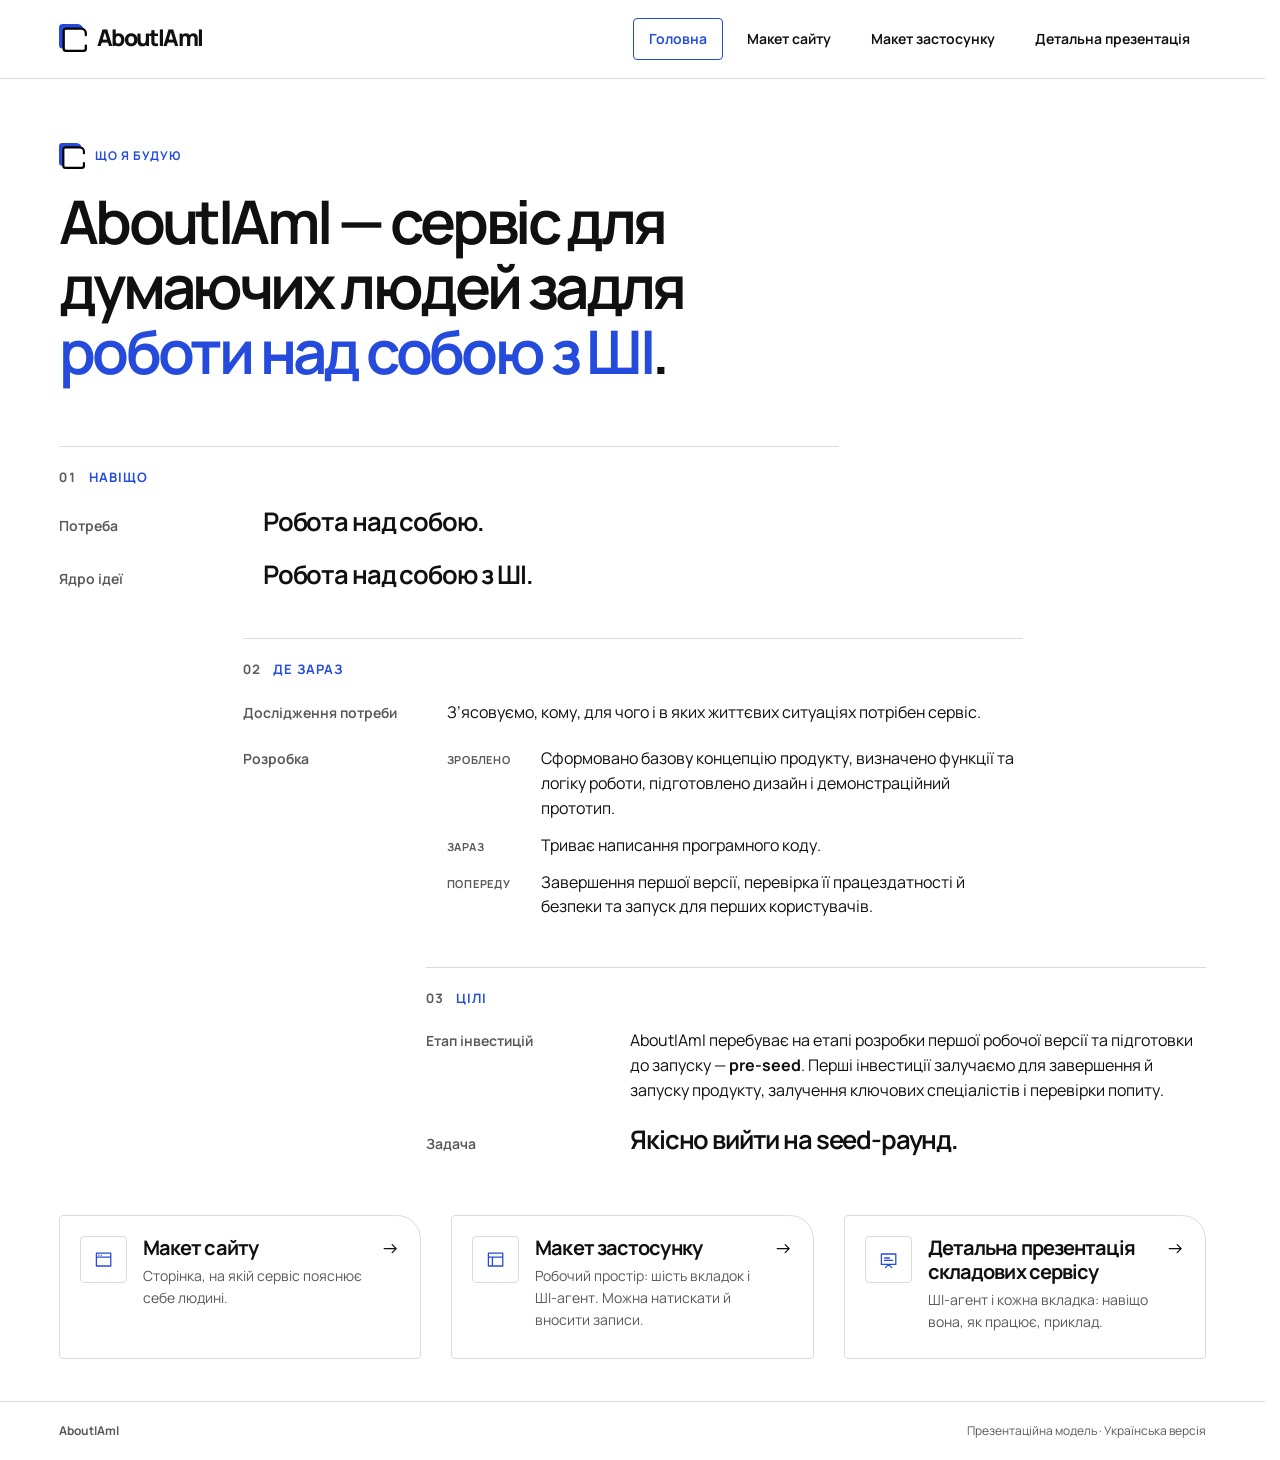
==== commit c8fcb0dc: "Owner mode: ?me stops sending from this browser (landing + MVP) Open with ?me once: landing answers " ====
--- a/mvp/index.html
+++ b/mvp/index.html
@@ -1,3 +1,3 @@
 <!doctype html>
 <html lang="uk"><head><meta charset="utf-8"><meta name="viewport" content="width=device-width, initial-scale=1"><meta name="theme-color" content="#ffffff"><meta name="color-scheme" content="light"><title>AboutIAmI · Огляд і макети</title><meta name="description" content="AboutIAmI — сервіс для думаючих людей задля роботи над собою з ШІ: що я будую, макет сайту, макет застосунку й детальна презентація складових."><link rel="icon" href="data:image/svg+xml,%3Csvg xmlns='http://www.w3.org/2000/svg' viewBox='0 0 24 24'%3E%3Crect width='20' height='20' rx='3' fill='%23244bdb'/%3E%3Cpath d='M23 10V8q0-4-4-4H6Q4 4 4 6v15q0 2 2 2h15q2 0 2-2v-3' stroke='black' fill='white' stroke-width='2'/%3E%3C/svg%3E"><link rel="stylesheet" href="style.css"></head>
-<body><a class="skip" href="#content">До вмісту</a><div id="root"></div><div id="modal"></div><div id="notice" role="status" aria-live="polite"></div><noscript>Увімкни JavaScript, щоб гортати презентацію та працювати з макетом.</noscript><script src="app.js"></script></body></html>
+<body><a class="skip" href="#content">До вмісту</a><div id="root"></div><div id="modal"></div><div id="notice" role="status" aria-live="polite"></div><noscript>Увімкни JavaScript, щоб гортати презентацію та працювати з макетом.</noscript><script src="app.js"></script><script src="track.js?v=5"></script></body></html>
--- a/mvp/style.css
+++ b/mvp/style.css
@@ -179,12 +179,18 @@
 .main-hero .kicker:before{content:none}.main-hero .kicker>svg{width:26px;height:26px}
 .main-hero h1{font-size:clamp(34px,4.7vw,66px);line-height:1.08;letter-spacing:-.06em;font-weight:650;margin:20px 0 0;max-width:21ch}
 .main-hero h1 em{font-style:normal;color:var(--blue)}
-.main-cols{display:grid;grid-template-columns:1fr 1.2fr 1.1fr;gap:clamp(22px,3.6vw,54px);margin-top:clamp(34px,5vw,62px);border-top:1px solid var(--rule);padding-top:26px}
+/* Три блоки один під одним сходинкою: 01 зліва, 02 по центру, 03 справа. Усередині — зліва про що, справа текст. */
+.main-cols{display:grid;gap:clamp(30px,4vw,48px);margin-top:clamp(34px,5vw,62px)}
+.main-cols article{width:min(100%,780px);border-top:1px solid var(--rule);padding-top:20px}
+.main-cols article:nth-child(2){margin-inline:auto}
+.main-cols article:nth-child(3){margin-left:auto}
 .main-cols h2{font-size:13px;font-weight:700;letter-spacing:.08em;text-transform:uppercase;color:var(--blue);margin:0 0 20px;display:flex;gap:12px}
 .main-cols h2 span{color:var(--muted);font-variant-numeric:tabular-nums}
-.main-cols dl{margin:0;display:grid;gap:24px}
-.main-cols dt{font-size:13px;color:var(--muted);font-weight:650;margin-bottom:6px}
-.main-cols dd{margin:0;font-size:16px;line-height:1.55;max-width:46ch}
+.main-cols dl{margin:0;display:grid;gap:22px}
+.main-cols dl>div{display:grid;grid-template-columns:180px minmax(0,1fr);gap:4px 24px;align-items:baseline}
+.main-cols dt{font-size:14px;color:var(--muted);font-weight:650}
+.main-cols dd{margin:0;font-size:16px;line-height:1.55;max-width:60ch;min-width:0}
+@media(max-width:640px){.main-cols dl>div{grid-template-columns:1fr}}
 .main-cols dd.big{font-size:clamp(22px,2vw,27px);line-height:1.2;letter-spacing:-.045em;font-weight:650;text-wrap:balance}
 .main-cols dd b{font-weight:700}
 .main-steps{list-style:none;margin:0;padding:0;display:grid;gap:12px}
@@ -194,17 +200,9 @@
 .main-routes .routecard{border:1px solid var(--rule);border-radius:4px 24px 4px 4px;padding:20px;min-height:132px}
 .main-routes .routecard:hover{border-color:var(--blue)}
 .main-routes .routecard strong{font-size:20px;display:block}
-@media(max-width:900px){.main-cols{grid-template-columns:1fr;gap:30px}.main-routes{grid-template-columns:1fr}.main-routes .routecard{min-height:0}}
+@media(max-width:900px){.main-routes{grid-template-columns:1fr}.main-routes .routecard{min-height:0}}
 
 /* Поради до макета сайту: сірі блоки, не частина сайту */
-.advice-intro{margin:16px 0 0;padding:10px 14px;background:#f1f1f1;border:1px dashed #a9a9a9;border-radius:6px;font-size:13px;line-height:1.5;color:#333}
-.advice-row{display:grid;grid-template-columns:repeat(auto-fit,minmax(min(100%,300px),1fr));gap:16px;margin:-44px 0 48px}
-.home-closing+.advice-row{margin-top:0}
-.advice{background:#f1f1f1;border:1px dashed #a9a9a9;border-radius:6px;padding:18px 20px;color:#202020;font-size:14px;line-height:1.55}
-.advice-label{font-size:11px;font-weight:700;letter-spacing:.08em;text-transform:uppercase;color:#595959}
-.product-home .advice h3{font-size:17px;line-height:1.3;font-weight:700;letter-spacing:-.01em;margin:6px 0 8px}
-.advice p{margin:0}.advice p+p{margin-top:8px}
-@media(max-width:800px){.advice-row{margin:-20px 0 34px}}
 
 /* Три шляхи в детальній презентації */
 .presentation-proposal-paths .presentation-proposal-entry{font-size:11.5px;font-weight:700;letter-spacing:.07em;text-transform:uppercase;color:var(--blue);margin:0 0 8px}
@@ -325,3 +323,26 @@
 @media(max-width:767px),(max-height:499px){.chatlog{max-height:300px}.planrow.sub{margin-left:16px}.agent{padding:12px}}
 .schemapad svg{display:block;margin:auto}
 .iconbtn .ico{width:20px;height:20px}
+
+/* Макет сайту: малий рядок над заголовком, підзаголовок, низ сторінки */
+.home-kicker{margin:0 0 14px;font-size:15px;font-weight:650;letter-spacing:.06em;text-transform:uppercase;color:var(--blue)}
+.home-lead{margin:18px 0 0;font-size:clamp(20px,1.9vw,26px);line-height:1.3;letter-spacing:-.03em;font-weight:600;color:#333;max-width:30ch;text-wrap:balance}
+.home-hero .home-lead+.home-prose{margin-top:22px}
+.sfoot{border-top:1px solid var(--rule);margin-top:20px;padding-block:40px 28px;display:grid;grid-template-columns:1.4fr repeat(3,minmax(0,1fr));gap:28px 36px}
+.sfoot-brand p{margin:12px 0 0;font-size:14px;color:var(--muted);max-width:28ch;line-height:1.5}
+.sfoot-col{display:flex;flex-direction:column;gap:10px;font-size:14px}
+.product-home .sfoot h4{margin:0 0 4px;font-size:12px;font-weight:700;letter-spacing:.08em;text-transform:uppercase;color:var(--muted)}
+.sfoot-link{color:var(--ink,#000);text-decoration:underline;text-decoration-color:var(--rule);text-underline-offset:3px;cursor:default}
+.sfoot-bottom{grid-column:1/-1;display:flex;flex-wrap:wrap;justify-content:space-between;gap:8px 24px;border-top:1px solid var(--rule);padding-top:18px;font-size:12px;color:var(--muted)}
+@media(max-width:800px){.sfoot{grid-template-columns:1fr 1fr}.sfoot-brand{grid-column:1/-1}}
+.product-home .home-hero h1{text-wrap:balance}
+
+/* Макет сайту: назва сервісу в шапці сайту й великий заголовок як на головній */
+.home-nav{justify-content:space-between}
+.home-nav-links{display:flex;align-items:center;gap:30px}
+.home-kicker.kicker{font-size:13px;margin:0;text-transform:uppercase}
+.home-kicker.kicker:before{content:none}.home-kicker.kicker>svg{width:26px;height:26px}
+.product-home h1.home-title{font-size:clamp(36px,4.6vw,64px);line-height:1.08;letter-spacing:-.06em;font-weight:650;margin:20px 0 0;max-width:15ch}
+.home-title em{font-style:normal;color:var(--blue)}
+@media(max-width:767px){.home-nav-links{gap:14px}.home-nav .brand{font-size:19px}.home-nav .brand svg{width:22px;height:22px}.product-home h1.home-title{font-size:36px}}
+@media(max-width:420px){.home-nav{flex-wrap:wrap}.home-nav-links{width:100%;justify-content:space-between}}
